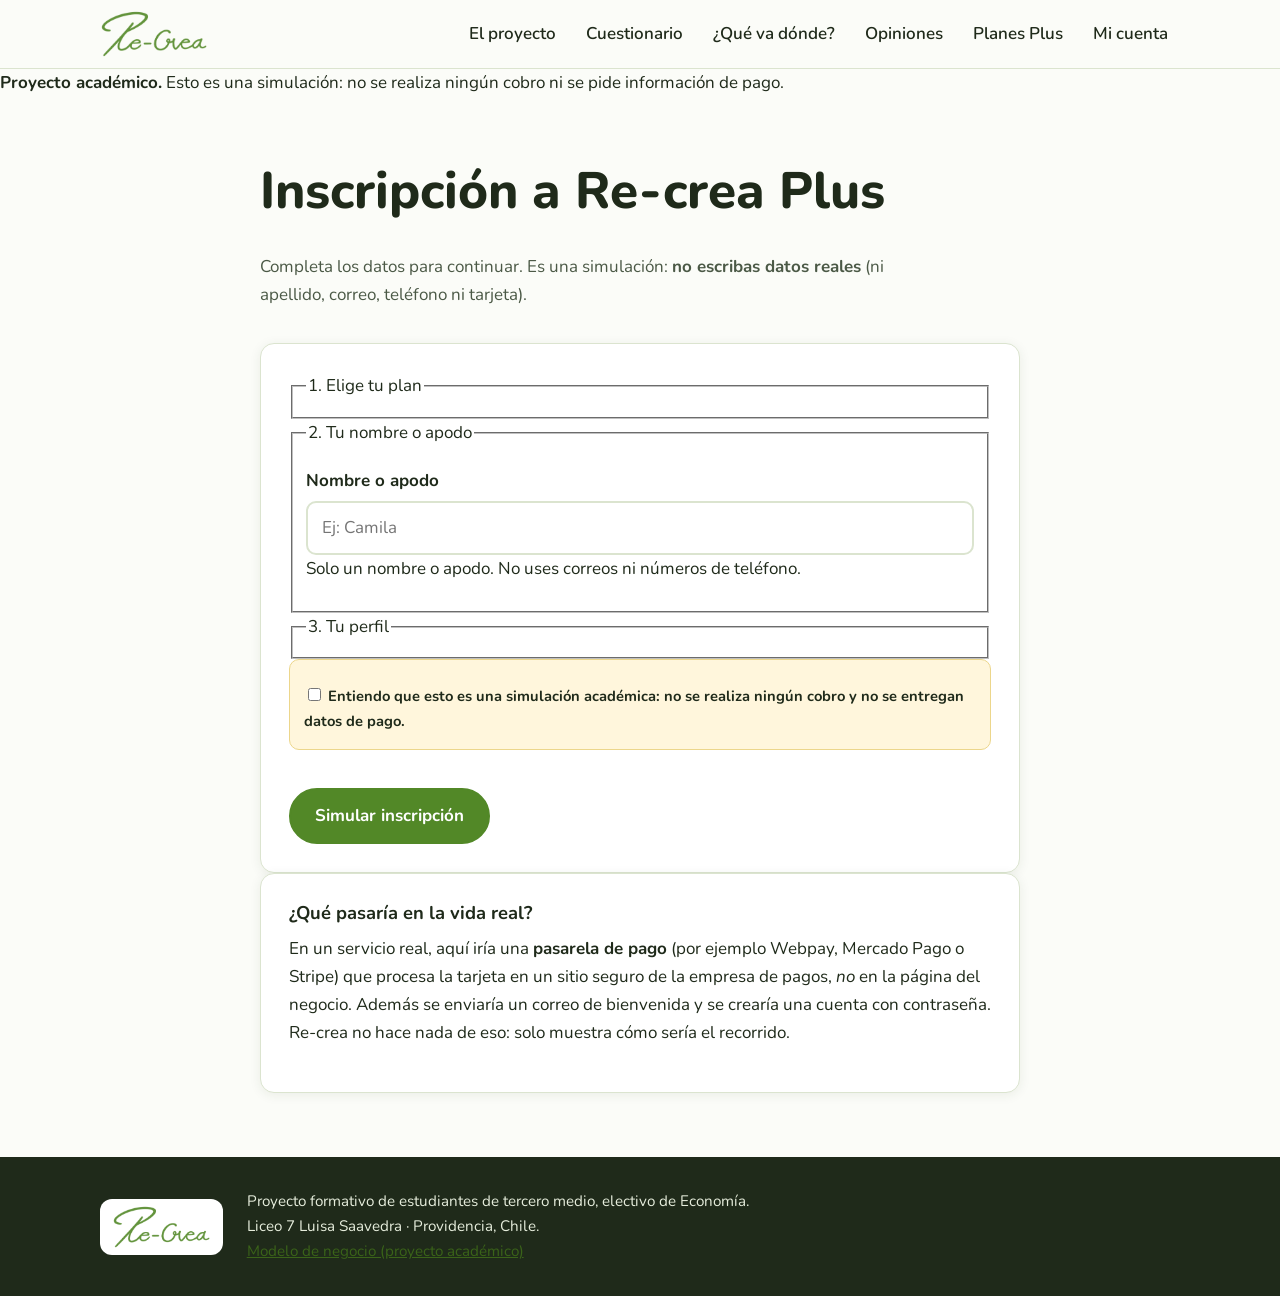
==== inscripcion.html @ 9c919c4a "version 2" ====
<!DOCTYPE html>
<html lang="es">
<head>
  <meta charset="UTF-8">
  <meta name="viewport" content="width=device-width, initial-scale=1.0">
  <title>Inscripción simulada | Re-crea</title>
  <meta name="description" content="Simulación de inscripción a Re-crea Plus. Proyecto académico: no se realiza ningún cobro.">
  <link rel="preconnect" href="https://fonts.googleapis.com">
  <link rel="preconnect" href="https://fonts.gstatic.com" crossorigin>
  <link href="https://fonts.googleapis.com/css2?family=Nunito:wght@400;600;700;800&display=swap" rel="stylesheet">
  <link rel="icon" type="image/png" href="img/favicon.png">
  <link rel="manifest" href="manifest.webmanifest">
  <meta name="theme-color" content="#528827">
  <link rel="stylesheet" href="css/estilos.css">
</head>
<body>
  <a class="saltar" href="#contenido">Saltar al contenido</a>
  <header class="encabezado">
    <div class="contenedor encabezado__fila">
      <a href="index.html" class="marca" aria-label="Re-crea, ir al inicio">
        <img src="img/logo.png" alt="Logotipo Re-crea" class="marca__logo">
      </a>
      <button class="menu-boton" id="menuBoton" aria-expanded="false" aria-controls="menu">Menú</button>
      <nav class="menu" id="menu" aria-label="Principal">
        <a href="index.html#proyecto">El proyecto</a>
        <a href="index.html#cuestionario">Cuestionario</a>
        <a href="index.html#contenedores">¿Qué va dónde?</a>
        <a href="index.html#opiniones">Opiniones</a>
        <a href="planes.html" class="menu__destacado">Planes Plus</a>
        <a href="miembros.html">Mi cuenta</a>
      </nav>
    </div>
  </header>
  <div class="banner-sim" role="note">
    <strong>Proyecto académico.</strong> Esto es una simulación: no se realiza ningún cobro ni se pide información de pago.
  </div>

  <main id="contenido">
    <section class="seccion">
      <div class="contenedor contenedor--angosto">

        <!-- PASO 1: formulario -->
        <div id="vistaFormulario">
          <h1 class="titulo-pagina">Inscripción a Re-crea Plus</h1>
          <p class="seccion__intro">Completa los datos para continuar. Es una simulación: <strong>no escribas datos reales</strong> (ni apellido, correo, teléfono ni tarjeta).</p>

          <form class="tarjeta" id="formInscripcion" novalidate>
            <fieldset class="campo-grupo">
              <legend>1. Elige tu plan</legend>
              <div id="opcionesPlan" class="opciones-plan"></div>
            </fieldset>

            <fieldset class="campo-grupo">
              <legend>2. Tu nombre o apodo</legend>
              <label for="apodo" class="sr-only">Nombre o apodo</label>
              <input type="text" id="apodo" maxlength="30" placeholder="Ej: Camila" autocomplete="off" required>
              <p class="ayuda">Solo un nombre o apodo. No uses correos ni números de teléfono.</p>
            </fieldset>

            <fieldset class="campo-grupo" id="grupoPerfil">
              <legend>3. Tu perfil</legend>
              <div id="perfilDetectado"></div>
            </fieldset>

            <div class="aviso aviso--sim">
              <label class="check">
                <input type="checkbox" id="acepto" required>
                <span>Entiendo que esto es una <strong>simulación académica</strong>: no se realiza ningún cobro y no se entregan datos de pago.</span>
              </label>
            </div>

            <p class="estado" id="estadoForm" role="status"></p>
            <button type="submit" class="boton boton--primario boton--ancho">Simular inscripción</button>
          </form>

          <div class="tarjeta tarjeta--nota">
            <h3>¿Qué pasaría en la vida real?</h3>
            <p>En un servicio real, aquí iría una <strong>pasarela de pago</strong> (por ejemplo Webpay, Mercado Pago o Stripe) que procesa la tarjeta en un sitio seguro de la empresa de pagos, <em>no</em> en la página del negocio. Además se enviaría un correo de bienvenida y se crearía una cuenta con contraseña. Re-crea no hace nada de eso: solo muestra cómo sería el recorrido.</p>
          </div>
        </div>

        <!-- PASO 2: confirmación -->
        <div id="vistaConfirmacion" hidden>
          <div class="confirmacion">
            <p class="etiqueta">Inscripción simulada completada</p>
            <h1 class="titulo-pagina" id="confTitulo">¡Bienvenido/a!</h1>
            <p id="confTexto"></p>
          </div>
          <div class="tarjeta">
            <h3>Resumen de la simulación</h3>
            <dl class="resumen" id="confResumen"></dl>
            <p class="nota">Ningún cobro fue realizado. El resumen solo existe en este navegador.</p>
          </div>
          <div class="acciones-centro">
            <a href="miembros.html" class="boton boton--primario">Ir a Mi cuenta</a>
            <a href="planes.html" class="boton boton--secundario">Volver a los planes</a>
          </div>
        </div>

      </div>
    </section>
  </main>

  <footer class="pie">
    <div class="contenedor pie__fila">
      <img src="img/logo.png" alt="Re-crea" class="pie__logo">
      <p>Proyecto formativo de estudiantes de tercero medio, electivo de Economía.<br>Liceo 7 Luisa Saavedra · Providencia, Chile.<br><a href="modelo.html">Modelo de negocio (proyecto académico)</a></p>
    </div>
  </footer>

  <script src="js/estado.js"></script>
  <script src="js/planes-data.js"></script>
  <script src="js/inscripcion.js"></script>
  <script src="js/menu.js"></script>
</body>
</html>
---- css/estilos.css ----
/* ==========================================================
   Re-crea · estilos
   Los colores y medidas están arriba, en :root.
   Cambia el verde principal cambiando --verde y se actualiza todo el sitio.
   ========================================================== */

:root {
  --verde: #528827;          /* verde del logo */
  --verde-oscuro: #3a6319;
  --verde-claro: #e8f1dd;
  --fondo: #fbfcf8;
  --fondo-suave: #f1f5ea;
  --tinta: #1f2a1a;
  --tinta-suave: #4b5946;
  --linea: #dbe4cf;
  --blanco: #ffffff;
  --error: #b3261e;
  --radio: 14px;
  --sombra: 0 2px 12px rgba(40, 70, 20, .08);
  --fuente: 'Nunito', system-ui, -apple-system, 'Segoe UI', Roboto, Arial, sans-serif;
}

* { box-sizing: border-box; }
html { scroll-behavior: smooth; scroll-padding-top: 84px; }

body {
  margin: 0;
  font-family: var(--fuente);
  font-size: 17px;
  line-height: 1.65;
  color: var(--tinta);
  background: var(--fondo);
}

img { max-width: 100%; height: auto; display: block; }
h1, h2, h3 { line-height: 1.2; margin: 0 0 .6em; }
h1 { font-size: clamp(2rem, 5vw, 3.2rem); font-weight: 800; }
h2 { font-size: clamp(1.6rem, 3.5vw, 2.2rem); font-weight: 800; color: var(--verde-oscuro); }
h3 { font-size: 1.15rem; font-weight: 700; }
p { margin: 0 0 1em; }
a { color: var(--verde-oscuro); }

.contenedor { width: min(1080px, 100% - 40px); margin-inline: auto; }
.contenedor--angosto { width: min(760px, 100% - 40px); }

.saltar { position: absolute; left: -999px; top: 8px; background: var(--verde); color: #fff; padding: 8px 14px; border-radius: 8px; z-index: 100; }
.saltar:focus { left: 8px; }

:focus-visible { outline: 3px solid #1b6ef3; outline-offset: 2px; }

/* ---------- Encabezado ---------- */
.encabezado { position: sticky; top: 0; z-index: 50; background: rgba(251,252,248,.95); backdrop-filter: blur(6px); border-bottom: 1px solid var(--linea); }
.encabezado__fila { display: flex; align-items: center; justify-content: space-between; min-height: 68px; gap: 16px; }
.marca__logo { height: 48px; width: auto; }
.menu { display: flex; gap: 6px; flex-wrap: wrap; }
.menu a { text-decoration: none; color: var(--tinta); font-weight: 600; padding: 8px 12px; border-radius: 999px; }
.menu a:hover { background: var(--verde-claro); }
.menu-boton { display: none; font: inherit; font-weight: 700; background: var(--verde); color: #fff; border: 0; border-radius: 999px; padding: 8px 18px; cursor: pointer; }

/* ---------- Botones ---------- */
.boton { display: inline-block; font: inherit; font-weight: 700; text-decoration: none; text-align: center; cursor: pointer; border-radius: 999px; padding: 12px 24px; border: 2px solid var(--verde); transition: transform .12s, background .12s; }
.boton:hover { transform: translateY(-1px); }
.boton--primario { background: var(--verde); color: #fff; }
.boton--primario:hover { background: var(--verde-oscuro); border-color: var(--verde-oscuro); }
.boton--secundario { background: transparent; color: var(--verde-oscuro); }
.boton--secundario:hover { background: var(--verde-claro); }
.boton[disabled] { opacity: .55; cursor: not-allowed; transform: none; }

/* ---------- Inicio ---------- */
.hero { background: linear-gradient(180deg, var(--verde-claro), var(--fondo)); padding: 56px 0 40px; }
.hero__fila { display: grid; grid-template-columns: 1.2fr 1fr; gap: 40px; align-items: center; }
.etiqueta { display: inline-block; background: var(--blanco); border: 1px solid var(--linea); color: var(--verde-oscuro); font-weight: 700; font-size: .85rem; padding: 4px 12px; border-radius: 999px; }
.hero__bajada { font-size: 1.15rem; color: var(--tinta-suave); max-width: 52ch; }
.hero__botones { display: flex; flex-wrap: wrap; gap: 12px; margin-top: 8px; }
.hero__imagen img { width: 100%; max-width: 420px; margin-inline: auto; }

/* ---------- Secciones ---------- */
.seccion { padding: 64px 0; }
.seccion--suave { background: var(--fondo-suave); }
.seccion__intro { color: var(--tinta-suave); max-width: 66ch; margin-bottom: 2em; }
.dos-columnas { display: grid; grid-template-columns: 1fr 1fr; gap: 32px; align-items: start; }
.objetivo { background: var(--verde-claro); border-left: 5px solid var(--verde); border-radius: var(--radio); padding: 20px 24px; }
.objetivo h3 { color: var(--verde-oscuro); }
.objetivo p:last-child { margin-bottom: 0; }

.pilares { list-style: none; margin: 32px 0 0; padding: 0; display: grid; grid-template-columns: repeat(4, 1fr); gap: 16px; }
.pilares li { background: var(--blanco); border: 1px solid var(--linea); border-radius: var(--radio); padding: 18px; box-shadow: var(--sombra); }
.pilares strong { display: block; color: var(--verde-oscuro); font-size: 1.1rem; }
.pilares span { color: var(--tinta-suave); font-size: .95rem; }

.tarjeta { background: var(--blanco); border: 1px solid var(--linea); border-radius: var(--radio); padding: 28px; box-shadow: var(--sombra); }

/* ---------- Cuestionario ---------- */
.quiz__progreso { height: 8px; background: var(--verde-claro); border-radius: 999px; overflow: hidden; margin-bottom: 8px; }
.quiz__barra { height: 100%; background: var(--verde); width: 0; transition: width .3s; }
.quiz__paso { font-size: .9rem; color: var(--tinta-suave); font-weight: 700; margin-bottom: 18px; }
.quiz__pregunta { font-size: 1.35rem; margin-bottom: 18px; border: 0; padding: 0; }
.quiz__opciones { display: grid; gap: 10px; margin: 0; padding: 0; border: 0; }
.opcion { position: relative; }
.opcion input { position: absolute; opacity: 0; inset: 0; cursor: pointer; }
.opcion span { display: block; padding: 14px 18px; border: 2px solid var(--linea); border-radius: 12px; background: var(--blanco); font-weight: 600; transition: border-color .12s, background .12s; }
.opcion:hover span { border-color: var(--verde); }
.opcion input:checked + span { border-color: var(--verde); background: var(--verde-claro); }
.opcion input:focus-visible + span { outline: 3px solid #1b6ef3; outline-offset: 2px; }
.quiz__acciones { display: flex; justify-content: space-between; gap: 12px; margin-top: 24px; }

.resultado__perfil { background: var(--verde); color: #fff; border-radius: var(--radio); padding: 22px 24px; margin-bottom: 22px; }
.resultado__perfil .etiqueta { background: rgba(255,255,255,.18); border-color: transparent; color: #fff; }
.resultado__perfil h3 { font-size: 1.6rem; margin: 10px 0 6px; }
.resultado__perfil p { margin: 0; opacity: .95; }
.consejos { list-style: none; padding: 0; margin: 0 0 22px; display: grid; gap: 12px; }
.consejo-item { border: 1px solid var(--linea); border-left: 5px solid var(--verde); border-radius: 12px; padding: 14px 18px; background: var(--blanco); }
.consejo-item h4 { margin: 0 0 4px; font-size: 1.05rem; color: var(--verde-oscuro); }
.consejo-item p { margin: 0; color: var(--tinta-suave); }
.consejo-item small { display: inline-block; margin-top: 6px; font-weight: 700; color: var(--verde-oscuro); }
.resultado__resumen { font-size: .92rem; color: var(--tinta-suave); background: var(--fondo-suave); border-radius: 10px; padding: 10px 14px; }

/* ---------- Guía de contenedores ---------- */
.grilla { display: grid; gap: 18px; }
.grilla--4 { grid-template-columns: repeat(4, 1fr); }
.grilla--3 { grid-template-columns: repeat(3, 1fr); }
.material { background: var(--blanco); border: 1px solid var(--linea); border-top-width: 8px; border-radius: var(--radio); padding: 18px; box-shadow: var(--sombra); font-size: .95rem; }
.material h3 { margin-bottom: .5em; }
.material--papel { border-top-color: #3f7fcb; }
.material--envases { border-top-color: #e2b320; }
.material--vidrio { border-top-color: #3d9a55; }
.material--organico { border-top-color: #8a6a45; }
.material__si { color: #2c5e12; }
.material__no { color: var(--tinta-suave); margin-bottom: 0; }
.consejo { margin-top: 28px; background: var(--verde-claro); border-radius: var(--radio); padding: 22px 26px; }
.consejo ol { margin: 0 0 12px; padding-left: 22px; }
.nota { font-size: .92rem; color: var(--tinta-suave); margin: 0; }

.enlace-tarjeta { background: var(--blanco); border: 1px solid var(--linea); border-radius: var(--radio); padding: 22px; box-shadow: var(--sombra); display: flex; flex-direction: column; align-items: flex-start; }
.enlace-tarjeta p { color: var(--tinta-suave); font-size: .97rem; flex: 1; }

/* ---------- Opiniones ---------- */
.dos-columnas--opiniones { grid-template-columns: 1fr 1.1fr; }
form label { display: block; font-weight: 700; margin: 14px 0 6px; }
form input[type=text], form select, form textarea { width: 100%; font: inherit; padding: 11px 14px; border: 2px solid var(--linea); border-radius: 10px; background: #fff; color: var(--tinta); }
form input:focus, form select:focus, form textarea:focus { border-color: var(--verde); outline: none; }
form textarea { resize: vertical; }
.contador { text-align: right; font-size: .85rem; color: var(--tinta-suave); margin: 4px 0 14px; }
.trampa { position: absolute; left: -9999px; height: 0; overflow: hidden; }
.estado { margin: 14px 0 0; font-weight: 700; min-height: 1.4em; }
.estado--ok { color: var(--verde-oscuro); }
.estado--error { color: var(--error); }
.aviso { background: #fff6dc; border: 1px solid #ecd68b; border-radius: 10px; padding: 10px 14px; font-size: .92rem; }
.opiniones { list-style: none; margin: 0; padding: 0; display: grid; gap: 12px; max-height: 520px; overflow-y: auto; }
.opinion { background: var(--blanco); border: 1px solid var(--linea); border-radius: 12px; padding: 14px 18px; }
.opinion__cabecera { display: flex; justify-content: space-between; gap: 10px; flex-wrap: wrap; margin-bottom: 4px; }
.opinion__nombre { font-weight: 800; }
.opinion__tema { font-size: .8rem; font-weight: 700; background: var(--verde-claro); color: var(--verde-oscuro); padding: 2px 10px; border-radius: 999px; }
.opinion__texto { margin: 0; white-space: pre-wrap; overflow-wrap: anywhere; }
.opinion--vacia { color: var(--tinta-suave); text-align: center; }

/* ---------- Pie ---------- */
.pie { background: var(--tinta); color: #e6eddc; padding: 32px 0; }
.pie__fila { display: flex; align-items: center; gap: 24px; flex-wrap: wrap; }
.pie__logo { height: 56px; width: auto; background: #fff; border-radius: 12px; padding: 6px 12px; }
.pie p { margin: 0; font-size: .95rem; }

/* ---------- Celulares y tablets ---------- */
@media (max-width: 900px) {
  .grilla--4 { grid-template-columns: repeat(2, 1fr); }
  .grilla--3 { grid-template-columns: 1fr; }
  .pilares { grid-template-columns: repeat(2, 1fr); }
}
@media (max-width: 720px) {
  body { font-size: 16px; }
  .menu-boton { display: block; }
  .menu { display: none; position: absolute; top: 68px; left: 0; right: 0; background: var(--fondo); border-bottom: 1px solid var(--linea); flex-direction: column; padding: 10px 20px 16px; }
  .menu--abierto { display: flex; }
  .hero__fila, .dos-columnas, .dos-columnas--opiniones { grid-template-columns: 1fr; }
  .hero__imagen { order: -1; }
  .hero__imagen img { max-width: 240px; }
  .grilla--4 { grid-template-columns: 1fr; }
  .seccion { padding: 44px 0; }
  .tarjeta { padding: 20px; }
}

@media (prefers-reduced-motion: reduce) {
  html { scroll-behavior: auto; }
  * { transition: none !important; }
}

/* Botones dentro de tarjetas: esquinas menos redondas por si el texto ocupa 2 líneas */
.enlace-tarjeta .boton { border-radius: 12px; padding: 10px 18px; }

/* Compartir resultado */
.compartir { margin: 18px 0 8px; padding-top: 18px; border-top: 1px solid var(--linea); }
.compartir p { margin-bottom: 10px; }
.compartir__botones { display: flex; flex-wrap: wrap; gap: 10px; }
.compartir__botones .boton { padding: 9px 18px; }
.compartir__botones [hidden] { display: none; }
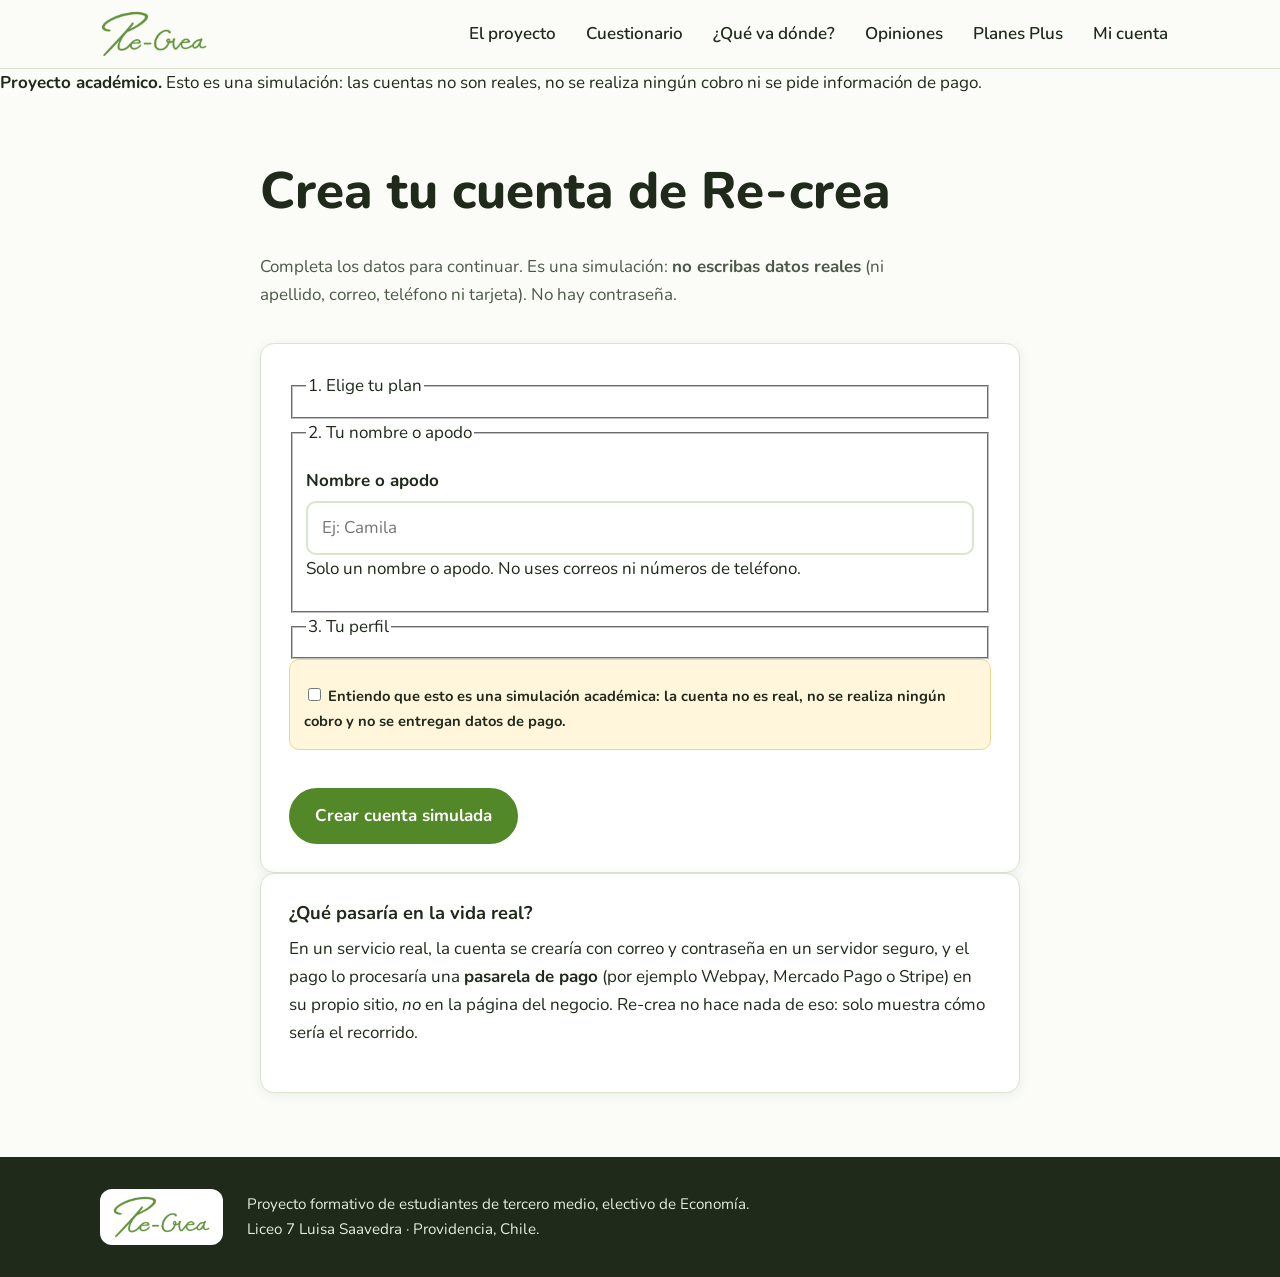
==== commit ea8f0774: "Add files via upload" ====
--- a/inscripcion.html
+++ b/inscripcion.html
@@ -3,8 +3,8 @@
 <head>
   <meta charset="UTF-8">
   <meta name="viewport" content="width=device-width, initial-scale=1.0">
-  <title>Inscripción simulada | Re-crea</title>
-  <meta name="description" content="Simulación de inscripción a Re-crea Plus. Proyecto académico: no se realiza ningún cobro.">
+  <title>Crear cuenta | Re-crea</title>
+  <meta name="description" content="Crea una cuenta simulada de Re-crea y elige tu plan. Proyecto académico: no se realiza ningún cobro.">
   <link rel="preconnect" href="https://fonts.googleapis.com">
   <link rel="preconnect" href="https://fonts.gstatic.com" crossorigin>
   <link href="https://fonts.googleapis.com/css2?family=Nunito:wght@400;600;700;800&display=swap" rel="stylesheet">
@@ -32,17 +32,16 @@
     </div>
   </header>
   <div class="banner-sim" role="note">
-    <strong>Proyecto académico.</strong> Esto es una simulación: no se realiza ningún cobro ni se pide información de pago.
+    <strong>Proyecto académico.</strong> Esto es una simulación: las cuentas no son reales, no se realiza ningún cobro ni se pide información de pago.
   </div>
 
   <main id="contenido">
     <section class="seccion">
       <div class="contenedor contenedor--angosto">
 
-        <!-- PASO 1: formulario -->
         <div id="vistaFormulario">
-          <h1 class="titulo-pagina">Inscripción a Re-crea Plus</h1>
-          <p class="seccion__intro">Completa los datos para continuar. Es una simulación: <strong>no escribas datos reales</strong> (ni apellido, correo, teléfono ni tarjeta).</p>
+          <h1 class="titulo-pagina">Crea tu cuenta de Re-crea</h1>
+          <p class="seccion__intro">Completa los datos para continuar. Es una simulación: <strong>no escribas datos reales</strong> (ni apellido, correo, teléfono ni tarjeta). No hay contraseña.</p>
 
           <form class="tarjeta" id="formInscripcion" novalidate>
             <fieldset class="campo-grupo">
@@ -65,31 +64,30 @@
             <div class="aviso aviso--sim">
               <label class="check">
                 <input type="checkbox" id="acepto" required>
-                <span>Entiendo que esto es una <strong>simulación académica</strong>: no se realiza ningún cobro y no se entregan datos de pago.</span>
+                <span>Entiendo que esto es una <strong>simulación académica</strong>: la cuenta no es real, no se realiza ningún cobro y no se entregan datos de pago.</span>
               </label>
             </div>
 
             <p class="estado" id="estadoForm" role="status"></p>
-            <button type="submit" class="boton boton--primario boton--ancho">Simular inscripción</button>
+            <button type="submit" class="boton boton--primario boton--ancho">Crear cuenta simulada</button>
           </form>
 
           <div class="tarjeta tarjeta--nota">
             <h3>¿Qué pasaría en la vida real?</h3>
-            <p>En un servicio real, aquí iría una <strong>pasarela de pago</strong> (por ejemplo Webpay, Mercado Pago o Stripe) que procesa la tarjeta en un sitio seguro de la empresa de pagos, <em>no</em> en la página del negocio. Además se enviaría un correo de bienvenida y se crearía una cuenta con contraseña. Re-crea no hace nada de eso: solo muestra cómo sería el recorrido.</p>
+            <p>En un servicio real, la cuenta se crearía con correo y contraseña en un servidor seguro, y el pago lo procesaría una <strong>pasarela de pago</strong> (por ejemplo Webpay, Mercado Pago o Stripe) en su propio sitio, <em>no</em> en la página del negocio. Re-crea no hace nada de eso: solo muestra cómo sería el recorrido.</p>
           </div>
         </div>
 
-        <!-- PASO 2: confirmación -->
         <div id="vistaConfirmacion" hidden>
           <div class="confirmacion">
-            <p class="etiqueta">Inscripción simulada completada</p>
+            <p class="etiqueta">Cuenta simulada creada</p>
             <h1 class="titulo-pagina" id="confTitulo">¡Bienvenido/a!</h1>
             <p id="confTexto"></p>
           </div>
           <div class="tarjeta">
-            <h3>Resumen de la simulación</h3>
+            <h3>Resumen</h3>
             <dl class="resumen" id="confResumen"></dl>
-            <p class="nota">Ningún cobro fue realizado. El resumen solo existe en este navegador.</p>
+            <p class="nota">Ningún cobro fue realizado. Esta cuenta solo existe en este navegador.</p>
           </div>
           <div class="acciones-centro">
             <a href="miembros.html" class="boton boton--primario">Ir a Mi cuenta</a>
@@ -104,7 +102,7 @@
   <footer class="pie">
     <div class="contenedor pie__fila">
       <img src="img/logo.png" alt="Re-crea" class="pie__logo">
-      <p>Proyecto formativo de estudiantes de tercero medio, electivo de Economía.<br>Liceo 7 Luisa Saavedra · Providencia, Chile.<br><a href="modelo.html">Modelo de negocio (proyecto académico)</a></p>
+      <p>Proyecto formativo de estudiantes de tercero medio, electivo de Economía.<br>Liceo 7 Luisa Saavedra · Providencia, Chile.</p>
     </div>
   </footer>
 
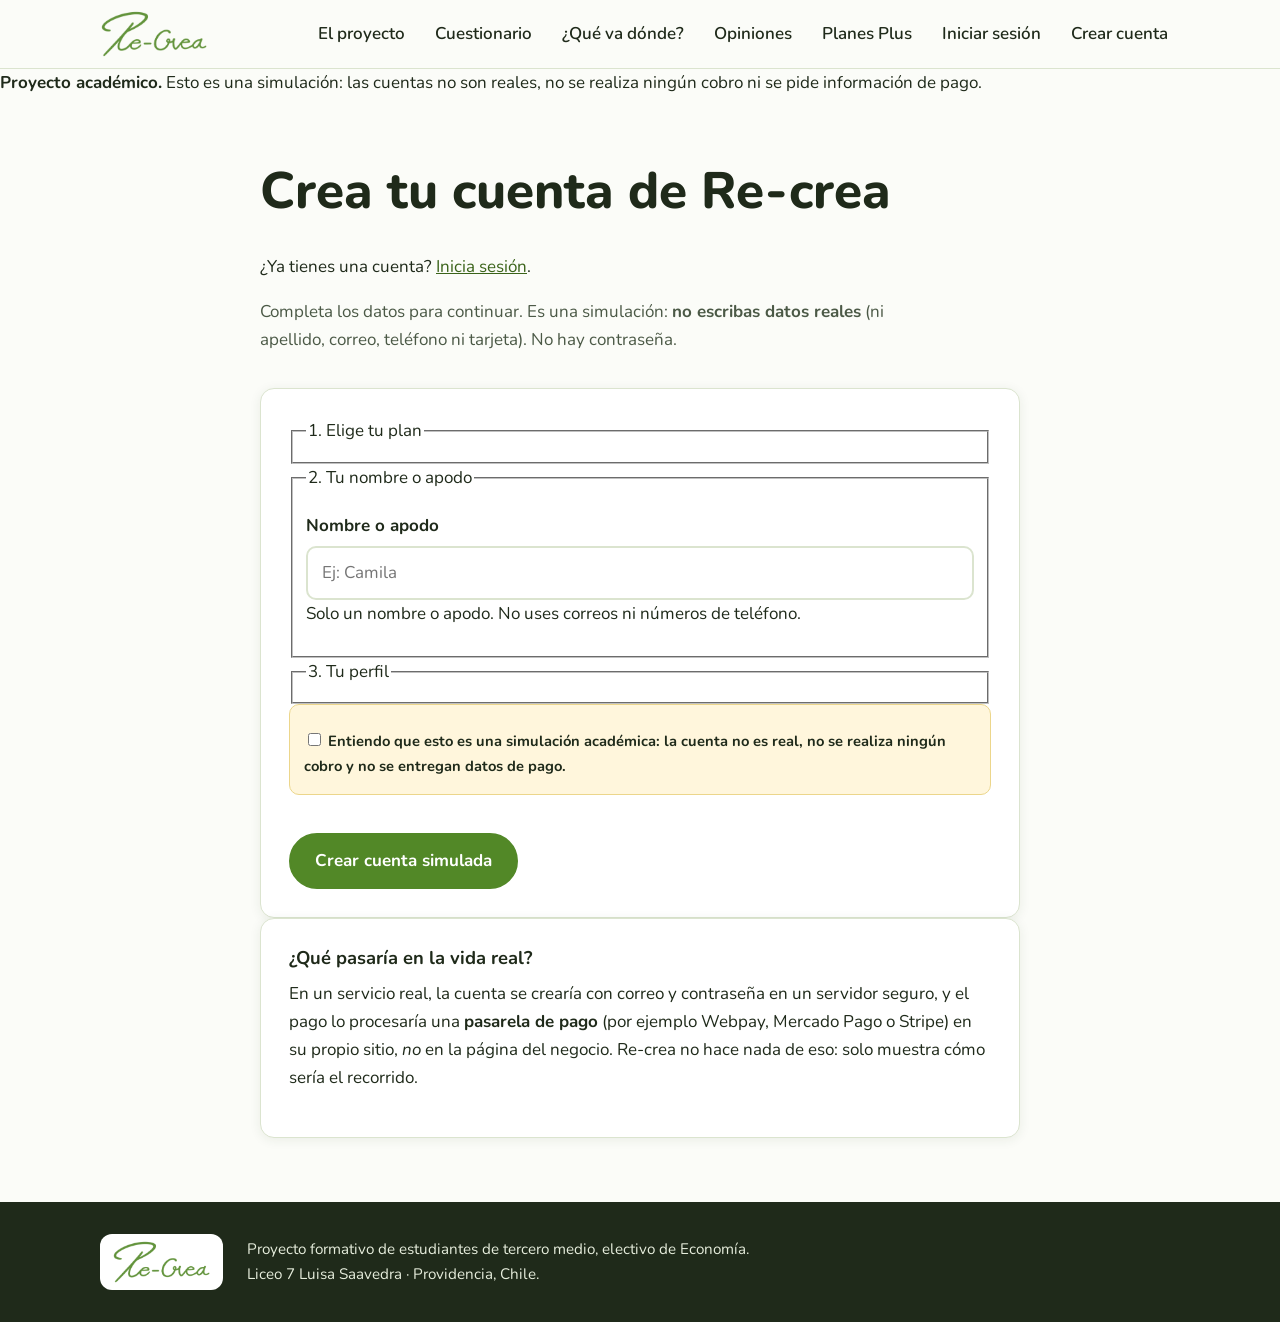
==== commit f8cb4b27: "Add files via upload" ====
--- a/inscripcion.html
+++ b/inscripcion.html
@@ -26,8 +26,9 @@
         <a href="index.html#cuestionario">Cuestionario</a>
         <a href="index.html#contenedores">¿Qué va dónde?</a>
         <a href="index.html#opiniones">Opiniones</a>
-        <a href="planes.html" class="menu__destacado">Planes Plus</a>
-        <a href="miembros.html">Mi cuenta</a>
+        <a href="planes.html">Planes Plus</a>
+        <a href="miembros.html">Iniciar sesión</a>
+        <a href="inscripcion.html" class="menu__destacado">Crear cuenta</a>
       </nav>
     </div>
   </header>
@@ -41,6 +42,7 @@
 
         <div id="vistaFormulario">
           <h1 class="titulo-pagina">Crea tu cuenta de Re-crea</h1>
+          <p class="ayuda ya-cuenta">¿Ya tienes una cuenta? <a href="miembros.html">Inicia sesión</a>.</p>
           <p class="seccion__intro">Completa los datos para continuar. Es una simulación: <strong>no escribas datos reales</strong> (ni apellido, correo, teléfono ni tarjeta). No hay contraseña.</p>
 
           <form class="tarjeta" id="formInscripcion" novalidate>
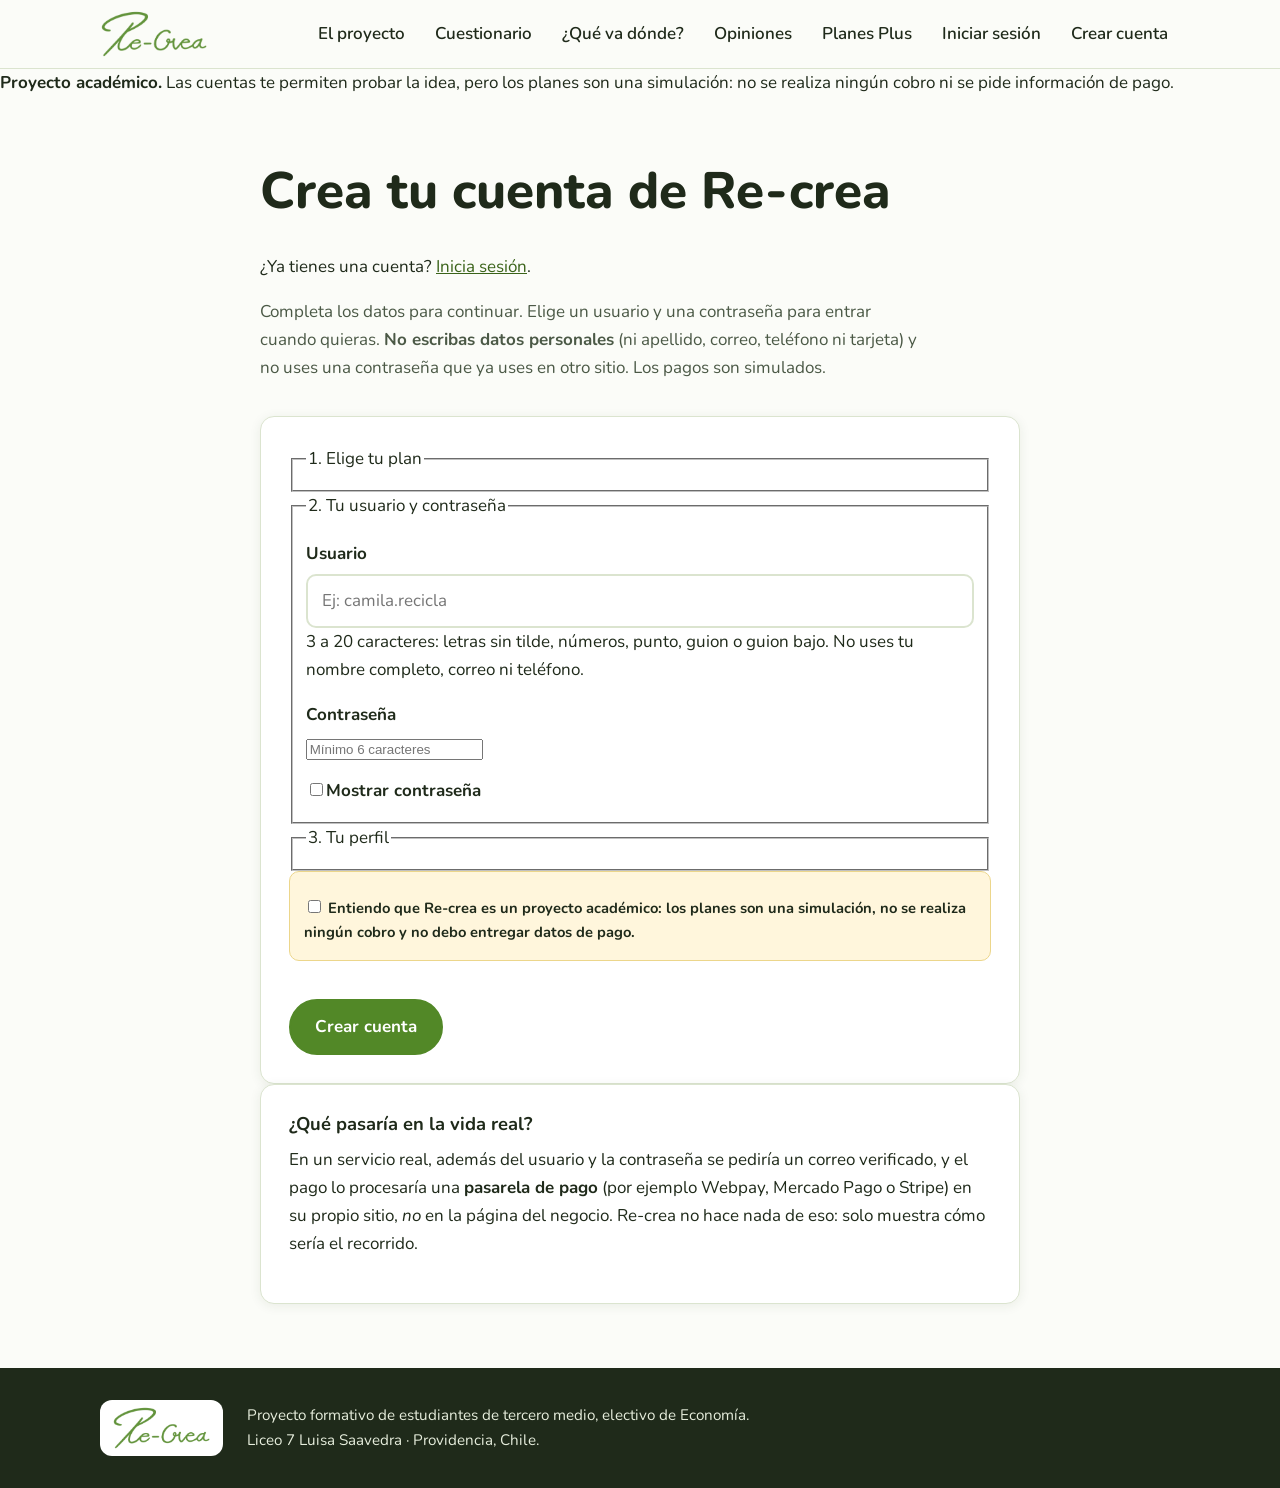
==== commit c9de9cb3: "Add files via upload" ====
--- a/inscripcion.html
+++ b/inscripcion.html
@@ -33,7 +33,7 @@
     </div>
   </header>
   <div class="banner-sim" role="note">
-    <strong>Proyecto académico.</strong> Esto es una simulación: las cuentas no son reales, no se realiza ningún cobro ni se pide información de pago.
+    <strong>Proyecto académico.</strong> Las cuentas te permiten probar la idea, pero los planes son una simulación: no se realiza ningún cobro ni se pide información de pago.
   </div>
 
   <main id="contenido">
@@ -43,7 +43,7 @@
         <div id="vistaFormulario">
           <h1 class="titulo-pagina">Crea tu cuenta de Re-crea</h1>
           <p class="ayuda ya-cuenta">¿Ya tienes una cuenta? <a href="miembros.html">Inicia sesión</a>.</p>
-          <p class="seccion__intro">Completa los datos para continuar. Es una simulación: <strong>no escribas datos reales</strong> (ni apellido, correo, teléfono ni tarjeta). No hay contraseña.</p>
+          <p class="seccion__intro">Completa los datos para continuar. Elige un usuario y una contraseña para entrar cuando quieras. <strong>No escribas datos personales</strong> (ni apellido, correo, teléfono ni tarjeta) y no uses una contraseña que ya uses en otro sitio. Los pagos son simulados.</p>
 
           <form class="tarjeta" id="formInscripcion" novalidate>
             <fieldset class="campo-grupo">
@@ -52,10 +52,13 @@
             </fieldset>
 
             <fieldset class="campo-grupo">
-              <legend>2. Tu nombre o apodo</legend>
-              <label for="apodo" class="sr-only">Nombre o apodo</label>
-              <input type="text" id="apodo" maxlength="30" placeholder="Ej: Camila" autocomplete="off" required>
-              <p class="ayuda">Solo un nombre o apodo. No uses correos ni números de teléfono.</p>
+              <legend>2. Tu usuario y contraseña</legend>
+              <label for="usuario">Usuario</label>
+              <input type="text" id="usuario" maxlength="20" placeholder="Ej: camila.recicla" autocomplete="username" autocapitalize="none" spellcheck="false" required>
+              <p class="ayuda">3 a 20 caracteres: letras sin tilde, números, punto, guion o guion bajo. No uses tu nombre completo, correo ni teléfono.</p>
+              <label for="clave">Contraseña</label>
+              <input type="password" id="clave" maxlength="60" placeholder="Mínimo 6 caracteres" autocomplete="new-password" required>
+              <label class="check check--chico"><input type="checkbox" id="verClave"><span>Mostrar contraseña</span></label>
             </fieldset>
 
             <fieldset class="campo-grupo" id="grupoPerfil">
@@ -66,30 +69,30 @@
             <div class="aviso aviso--sim">
               <label class="check">
                 <input type="checkbox" id="acepto" required>
-                <span>Entiendo que esto es una <strong>simulación académica</strong>: la cuenta no es real, no se realiza ningún cobro y no se entregan datos de pago.</span>
+                <span>Entiendo que Re-crea es un <strong>proyecto académico</strong>: los planes son una simulación, no se realiza ningún cobro y no debo entregar datos de pago.</span>
               </label>
             </div>
 
             <p class="estado" id="estadoForm" role="status"></p>
-            <button type="submit" class="boton boton--primario boton--ancho">Crear cuenta simulada</button>
+            <button type="submit" class="boton boton--primario boton--ancho">Crear cuenta</button>
           </form>
 
           <div class="tarjeta tarjeta--nota">
             <h3>¿Qué pasaría en la vida real?</h3>
-            <p>En un servicio real, la cuenta se crearía con correo y contraseña en un servidor seguro, y el pago lo procesaría una <strong>pasarela de pago</strong> (por ejemplo Webpay, Mercado Pago o Stripe) en su propio sitio, <em>no</em> en la página del negocio. Re-crea no hace nada de eso: solo muestra cómo sería el recorrido.</p>
+            <p>En un servicio real, además del usuario y la contraseña se pediría un correo verificado, y el pago lo procesaría una <strong>pasarela de pago</strong> (por ejemplo Webpay, Mercado Pago o Stripe) en su propio sitio, <em>no</em> en la página del negocio. Re-crea no hace nada de eso: solo muestra cómo sería el recorrido.</p>
           </div>
         </div>
 
         <div id="vistaConfirmacion" hidden>
           <div class="confirmacion">
-            <p class="etiqueta">Cuenta simulada creada</p>
+            <p class="etiqueta">Cuenta creada</p>
             <h1 class="titulo-pagina" id="confTitulo">¡Bienvenido/a!</h1>
             <p id="confTexto"></p>
           </div>
           <div class="tarjeta">
             <h3>Resumen</h3>
             <dl class="resumen" id="confResumen"></dl>
-            <p class="nota">Ningún cobro fue realizado. Esta cuenta solo existe en este navegador.</p>
+            <p class="nota">Ningún cobro fue realizado: el plan es una simulación. Para volver a entrar usa tu usuario y contraseña en "Iniciar sesión". No hay recuperación de contraseña, así que anótala.</p>
           </div>
           <div class="acciones-centro">
             <a href="miembros.html" class="boton boton--primario">Ir a Mi cuenta</a>
@@ -109,6 +112,7 @@
   </footer>
 
   <script src="js/estado.js"></script>
+  <script src="js/cuentas.js"></script>
   <script src="js/planes-data.js"></script>
   <script src="js/inscripcion.js"></script>
   <script src="js/menu.js"></script>
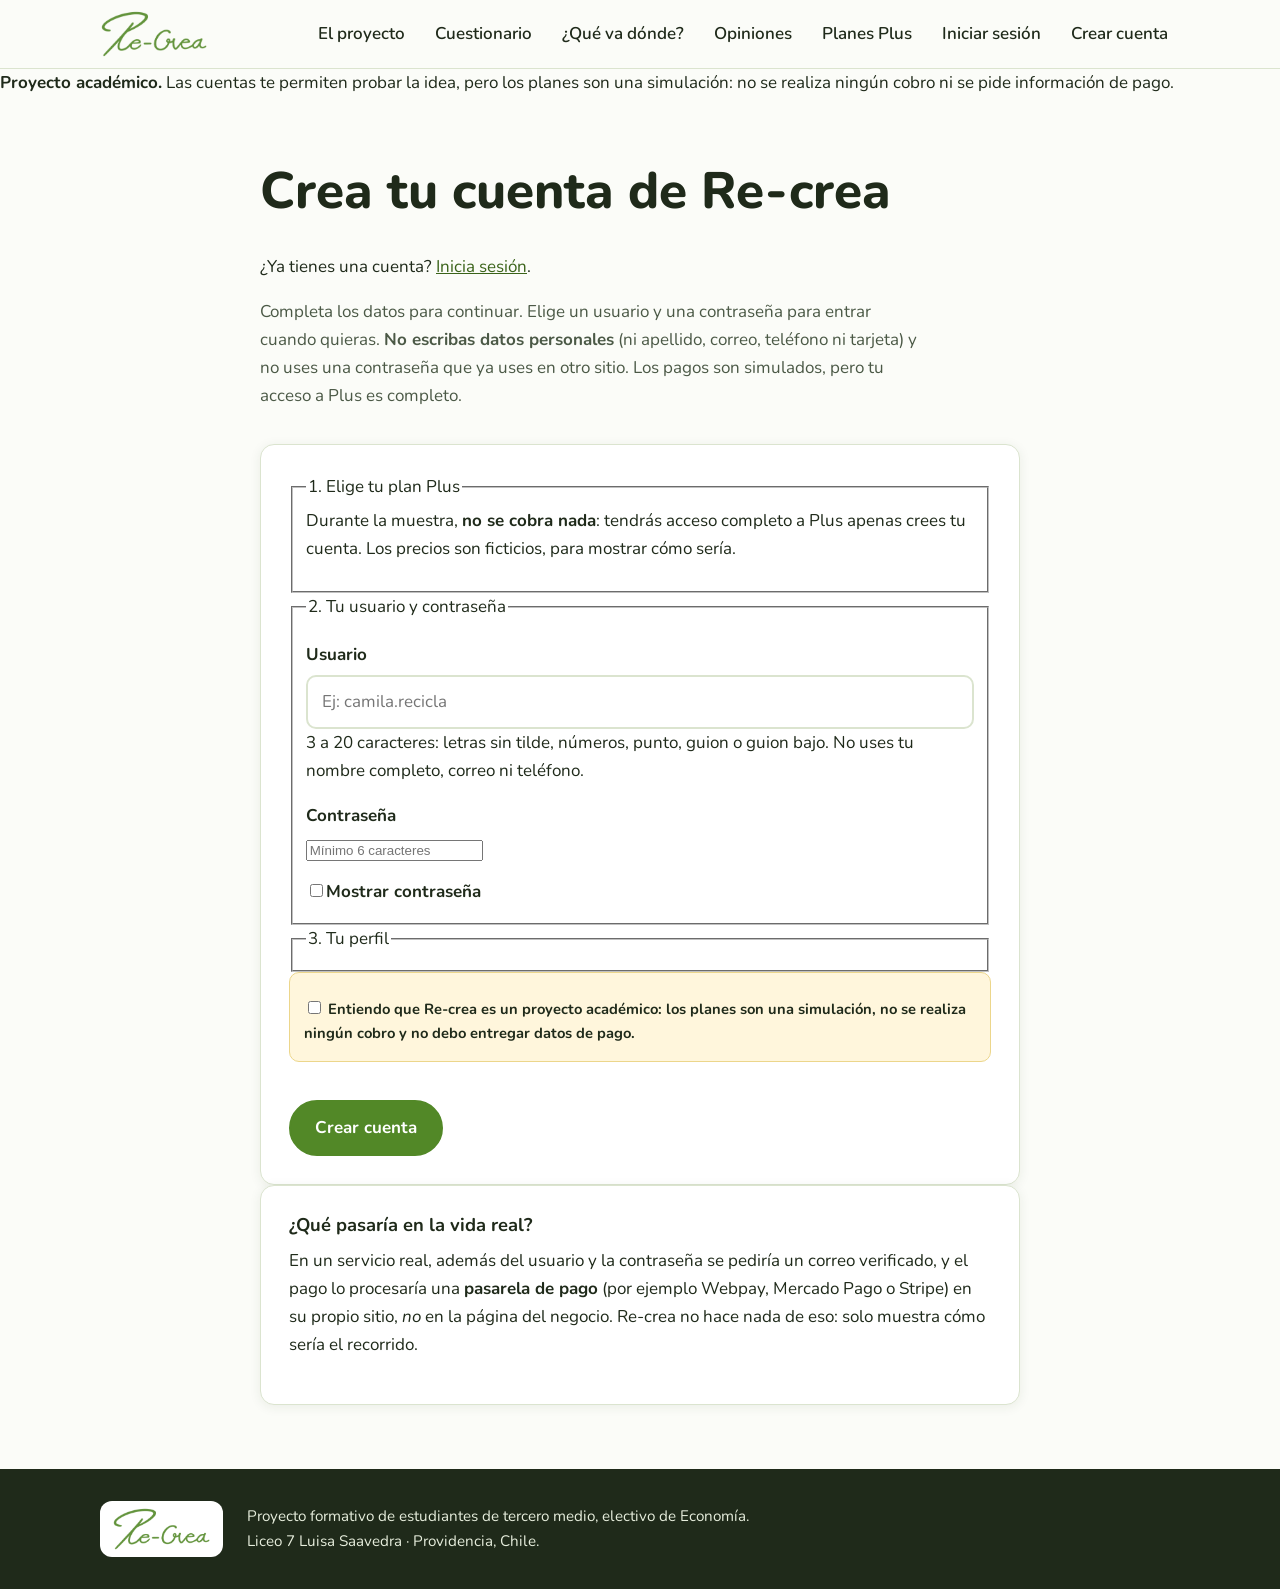
==== commit 394ce70b: "Add files via upload" ====
--- a/inscripcion.html
+++ b/inscripcion.html
@@ -11,7 +11,7 @@
   <link rel="icon" type="image/png" href="img/favicon.png">
   <link rel="manifest" href="manifest.webmanifest">
   <meta name="theme-color" content="#528827">
-  <link rel="stylesheet" href="css/estilos.css">
+  <link rel="stylesheet" href="css/estilos.css?v=4.1">
 </head>
 <body>
   <a class="saltar" href="#contenido">Saltar al contenido</a>
@@ -43,11 +43,12 @@
         <div id="vistaFormulario">
           <h1 class="titulo-pagina">Crea tu cuenta de Re-crea</h1>
           <p class="ayuda ya-cuenta">¿Ya tienes una cuenta? <a href="miembros.html">Inicia sesión</a>.</p>
-          <p class="seccion__intro">Completa los datos para continuar. Elige un usuario y una contraseña para entrar cuando quieras. <strong>No escribas datos personales</strong> (ni apellido, correo, teléfono ni tarjeta) y no uses una contraseña que ya uses en otro sitio. Los pagos son simulados.</p>
+          <p class="seccion__intro">Completa los datos para continuar. Elige un usuario y una contraseña para entrar cuando quieras. <strong>No escribas datos personales</strong> (ni apellido, correo, teléfono ni tarjeta) y no uses una contraseña que ya uses en otro sitio. Los pagos son simulados, pero tu acceso a Plus es completo.</p>
 
           <form class="tarjeta" id="formInscripcion" novalidate>
             <fieldset class="campo-grupo">
-              <legend>1. Elige tu plan</legend>
+              <legend>1. Elige tu plan Plus</legend>
+              <p class="ayuda">Durante la muestra, <strong>no se cobra nada</strong>: tendrás acceso completo a Plus apenas crees tu cuenta. Los precios son ficticios, para mostrar cómo sería.</p>
               <div id="opcionesPlan" class="opciones-plan"></div>
             </fieldset>
 
@@ -111,10 +112,10 @@
     </div>
   </footer>
 
-  <script src="js/estado.js"></script>
-  <script src="js/cuentas.js"></script>
-  <script src="js/planes-data.js"></script>
-  <script src="js/inscripcion.js"></script>
-  <script src="js/menu.js"></script>
+  <script src="js/estado.js?v=4.1"></script>
+  <script src="js/cuentas.js?v=4.1"></script>
+  <script src="js/planes-data.js?v=4.1"></script>
+  <script src="js/inscripcion.js?v=4.1"></script>
+  <script src="js/menu.js?v=4.1"></script>
 </body>
 </html>
